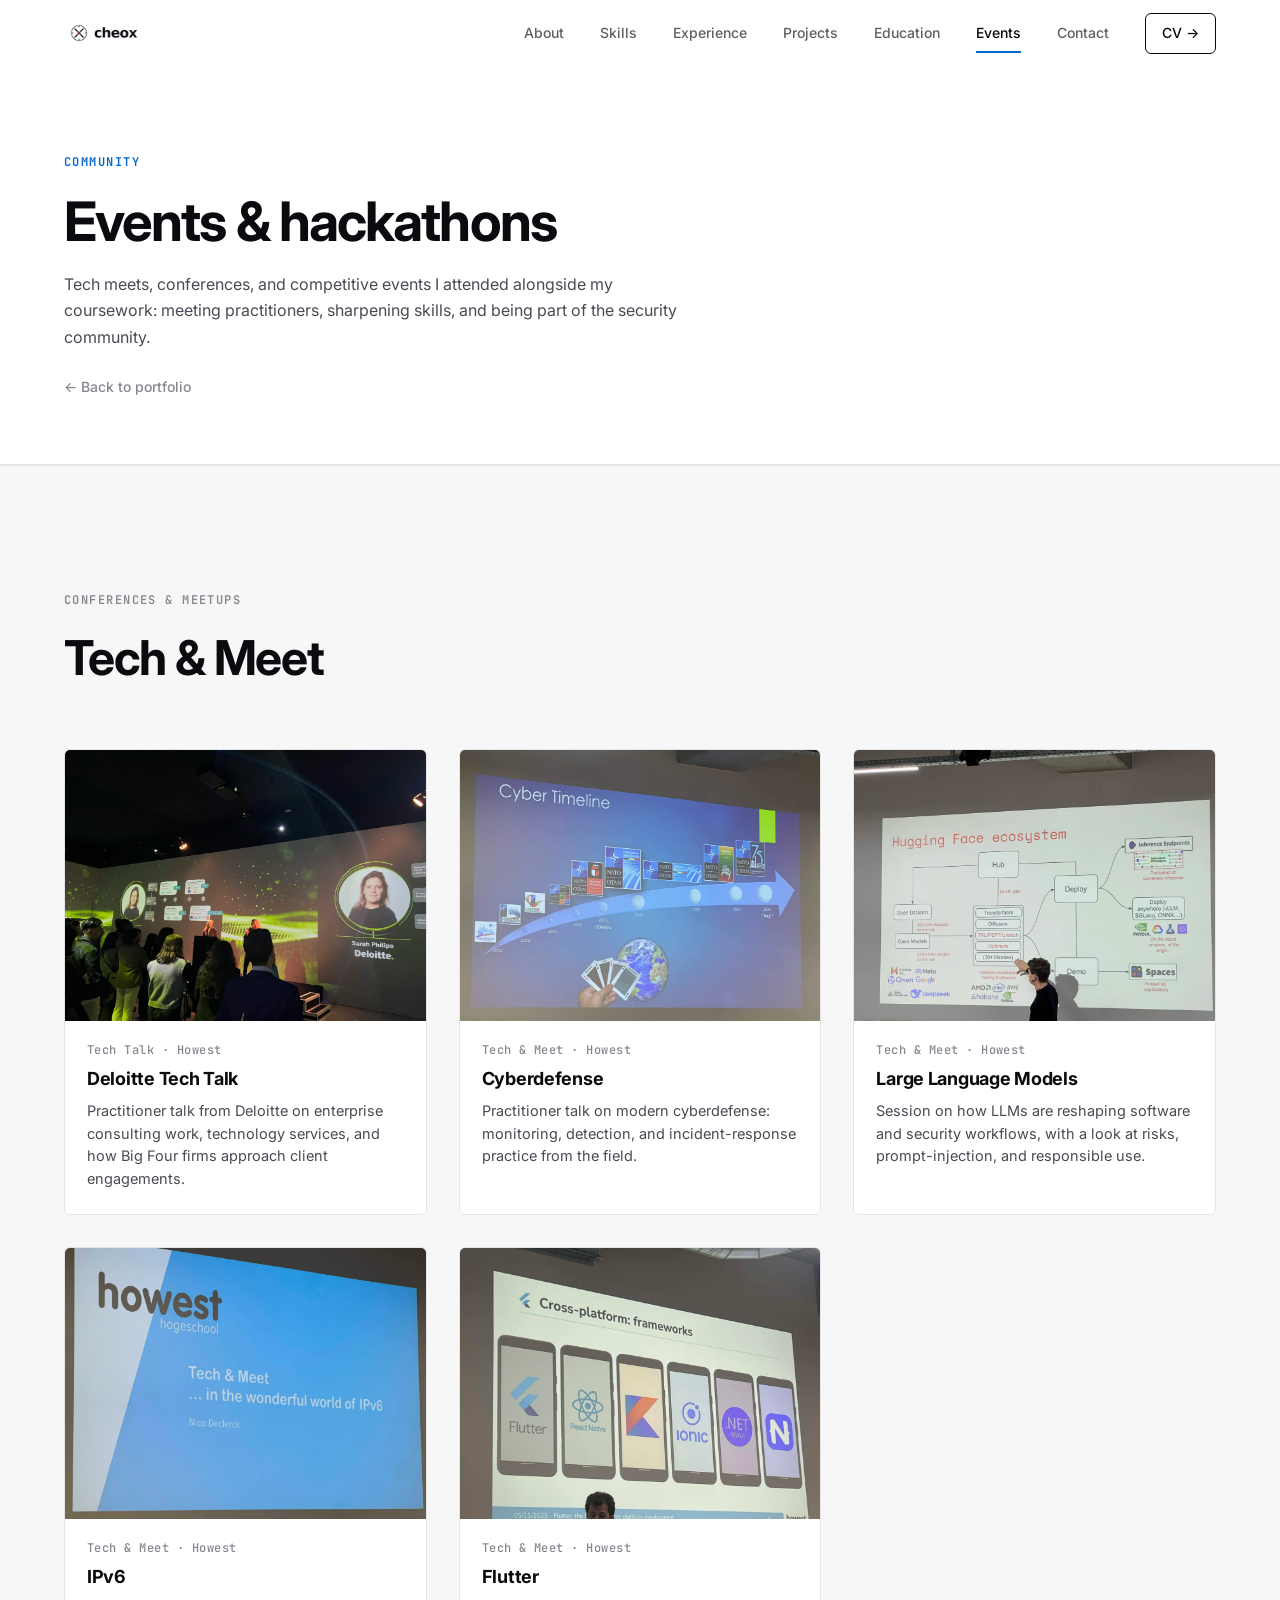
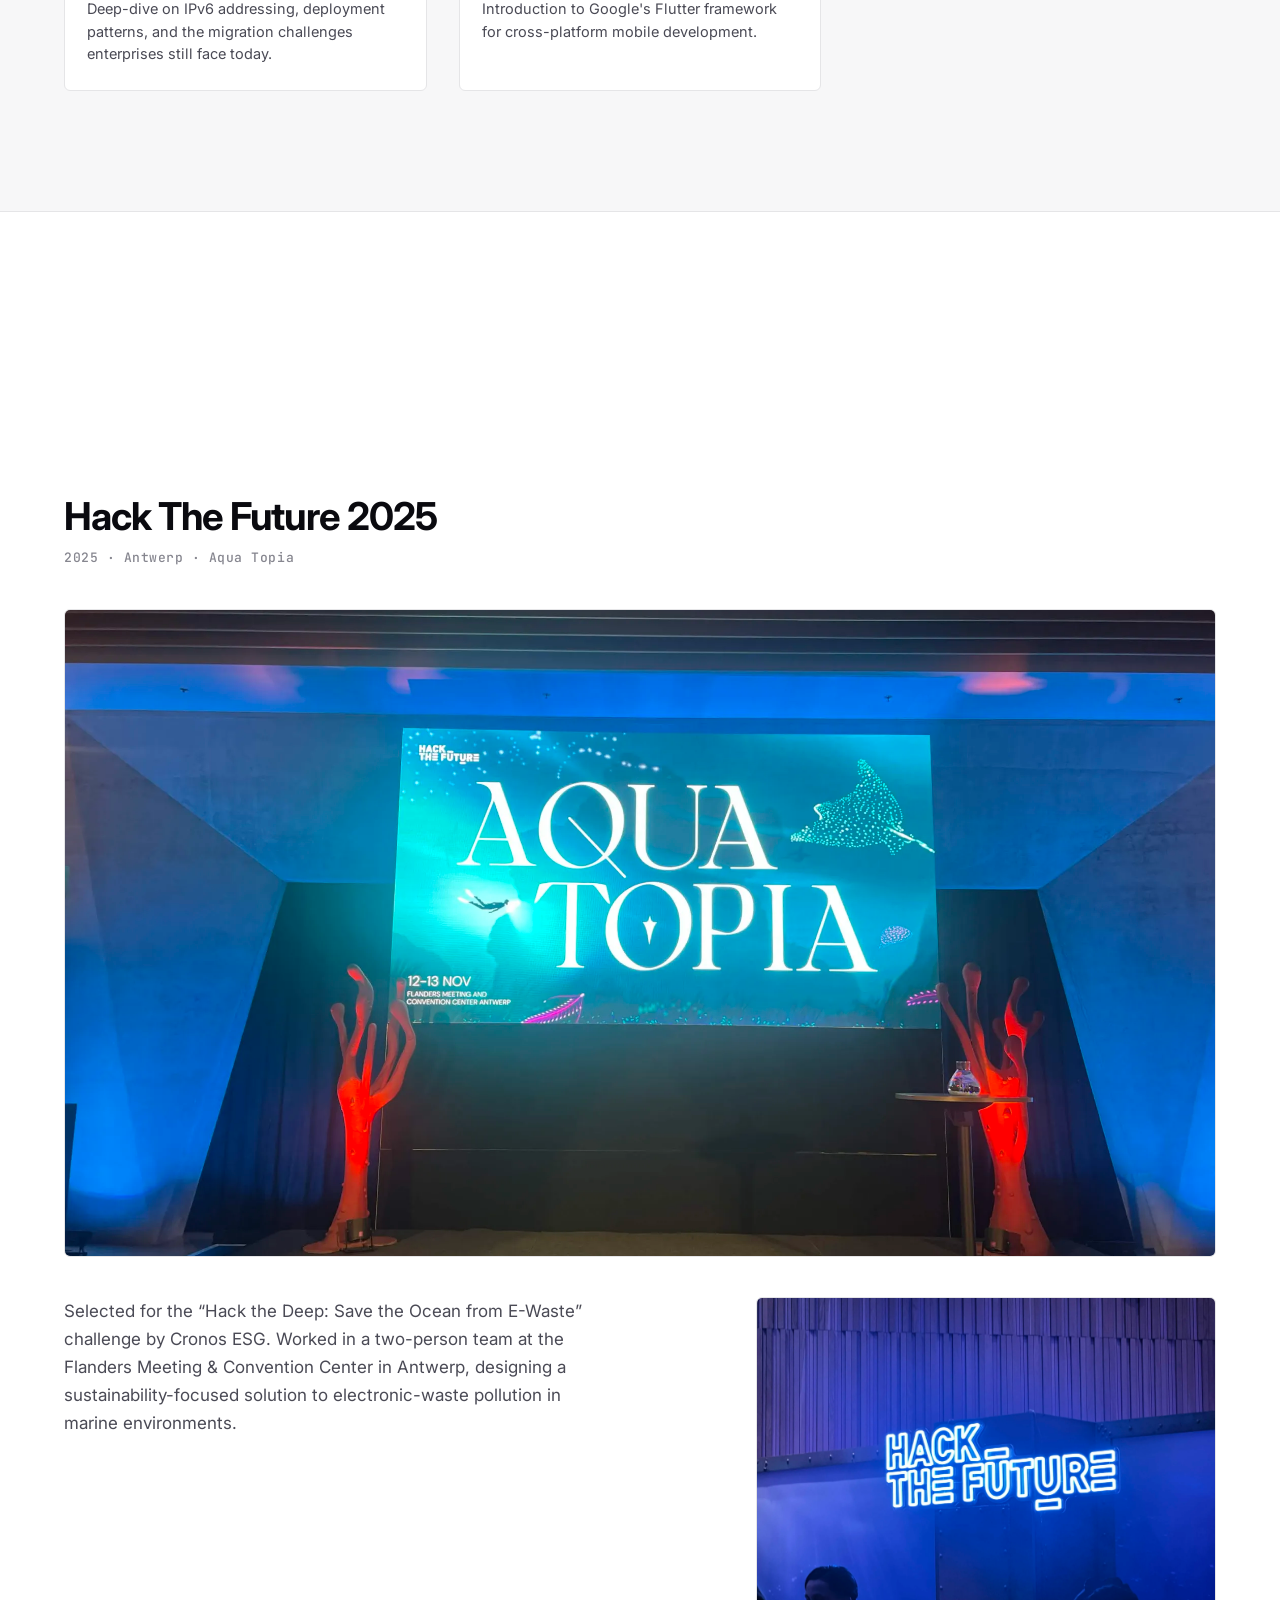
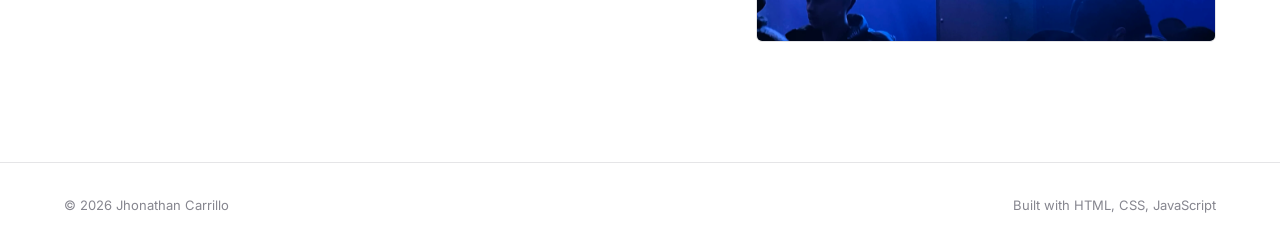
==== events.html @ 20bf3fde "Web Update" ====
<!DOCTYPE html>
<html lang="en">
<head>
    <meta charset="UTF-8">
    <meta name="viewport" content="width=device-width, initial-scale=1.0">
    <title>Events & Hackathons | Jhonathan Carrillo</title>
    <meta name="description" content="Tech meets, conferences, and hackathons attended by Jhonathan Carrillo alongside his cybersecurity studies.">
    <link rel="preconnect" href="https://fonts.googleapis.com">
    <link rel="preconnect" href="https://fonts.gstatic.com" crossorigin>
    <link href="https://fonts.googleapis.com/css2?family=Inter:wght@400;500;600;700&family=JetBrains+Mono:wght@400;500&display=swap" rel="stylesheet">
    <link rel="stylesheet" href="css/style.css">
</head>
<body class="is-subpage">

    <header class="site-header" id="siteHeader">
        <div class="container site-header__inner">
            <a href="index.html" class="brand" aria-label="Cheox — Jhonathan Carrillo, home">
                <img src="img/cheox-logo-horizontal.png" alt="Cheox" class="brand__logo">
            </a>
            <nav class="nav" id="primaryNav">
                <a href="index.html#about">About</a>
                <a href="index.html#skills">Skills</a>
                <a href="index.html#experience">Experience</a>
                <a href="index.html#projects">Projects</a>
                <a href="index.html#education">Education</a>
                <a href="events.html" class="is-active">Events</a>
                <a href="index.html#contact">Contact</a>
                <a href="files/JhonathanCV.pdf" target="_blank" rel="noopener" class="nav__cv">CV &rarr;</a>
            </nav>
            <button class="nav-toggle" id="navToggle" aria-label="Open menu" aria-expanded="false">
                <span></span><span></span><span></span>
            </button>
        </div>
    </header>

    <main>

        <!-- Page intro -->
        <section class="page-intro">
            <div class="container">
                <p class="eyebrow eyebrow--accent reveal">Community</p>
                <h1 class="page-intro__title reveal">Events &amp; hackathons</h1>
                <p class="page-intro__lede reveal">
                    Tech meets, conferences, and competitive events I attended alongside my
                    coursework: meeting practitioners, sharpening skills, and being part of
                    the security community.
                </p>
                <p class="page-intro__back reveal">
                    <a href="index.html">&larr; Back to portfolio</a>
                </p>
            </div>
        </section>

        <!-- Tech & Meet -->
        <section class="section section--alt" id="techmeet">
            <div class="container">
                <p class="eyebrow reveal">Conferences &amp; meetups</p>
                <h2 class="section__title reveal">Tech &amp; Meet</h2>

                <div class="events-grid">

                    <article class="event reveal">
                        <div class="event__media">
                            <img src="img/deloitte.webp" alt="Deloitte tech talk at Howest" loading="lazy">
                        </div>
                        <div class="event__body">
                            <p class="event__date">Tech Talk &middot; Howest</p>
                            <h3 class="event__title">Deloitte Tech Talk</h3>
                            <p class="event__desc">
                                Practitioner talk from Deloitte on enterprise consulting work,
                                technology services, and how Big Four firms approach client
                                engagements.
                            </p>
                        </div>
                    </article>

                    <article class="event reveal">
                        <div class="event__media">
                            <img src="img/Cyberdefense%20T%26M.webp" alt="Cyberdefense Tech & Meet session" loading="lazy">
                        </div>
                        <div class="event__body">
                            <p class="event__date">Tech &amp; Meet &middot; Howest</p>
                            <h3 class="event__title">Cyberdefense</h3>
                            <p class="event__desc">
                                Practitioner talk on modern cyberdefense: monitoring, detection,
                                and incident-response practice from the field.
                            </p>
                        </div>
                    </article>

                    <article class="event reveal">
                        <div class="event__media">
                            <img src="img/LLM%20T%26M.webp" alt="LLM Tech & Meet session" loading="lazy">
                        </div>
                        <div class="event__body">
                            <p class="event__date">Tech &amp; Meet &middot; Howest</p>
                            <h3 class="event__title">Large Language Models</h3>
                            <p class="event__desc">
                                Session on how LLMs are reshaping software and security workflows,
                                with a look at risks, prompt-injection, and responsible use.
                            </p>
                        </div>
                    </article>

                    <article class="event reveal">
                        <div class="event__media">
                            <img src="img/IPV6%20T%26M.webp" alt="IPv6 Tech & Meet session" loading="lazy">
                        </div>
                        <div class="event__body">
                            <p class="event__date">Tech &amp; Meet &middot; Howest</p>
                            <h3 class="event__title">IPv6</h3>
                            <p class="event__desc">
                                Deep-dive on IPv6 addressing, deployment patterns, and the
                                migration challenges enterprises still face today.
                            </p>
                        </div>
                    </article>

                    <article class="event reveal">
                        <div class="event__media">
                            <img src="img/Flutter%20T%26M.webp" alt="Flutter Tech & Meet session" loading="lazy">
                        </div>
                        <div class="event__body">
                            <p class="event__date">Tech &amp; Meet &middot; Howest</p>
                            <h3 class="event__title">Flutter</h3>
                            <p class="event__desc">
                                Introduction to Google's Flutter framework for cross-platform
                                mobile development.
                            </p>
                        </div>
                    </article>

                </div>
            </div>
        </section>

        <!-- Hackathon -->
        <section class="section" id="hackathon">
            <div class="container">
                <p class="eyebrow reveal">Competition</p>
                <h2 class="section__title reveal">Hackathon</h2>

                <!-- TODO: fill in title / dates / theme / role / outcome with specifics -->
                <article class="hackathon reveal">
                    <header class="hackathon__head">
                        <h3 class="hackathon__title">Hack The Future 2025</h3>
                        <p class="hackathon__meta">2025 &middot; Antwerp &middot; Aqua Topia</p>
                    </header>

                    <figure class="hackathon__main">
                        <img src="img/HACKATHON.webp" alt="Hackathon team and workspace" loading="lazy">
                    </figure>

                    <div class="hackathon__content">
                        <div class="hackathon__body">
                            <p class="hackathon__desc">
                                Selected for the &ldquo;Hack the Deep: Save the Ocean from
                                E-Waste&rdquo; challenge by Cronos ESG. Worked in a
                                two-person team at the Flanders Meeting &amp; Convention
                                Center in Antwerp, designing a sustainability-focused
                                solution to electronic-waste pollution in marine
                                environments.
                            </p>
                        </div>

                        <figure class="hackathon__sub">
                            <img src="img/Hackathon2.webp" alt="Hackathon team and workspace (second view)" loading="lazy">
                        </figure>
                    </div>
                </article>
            </div>
        </section>

    </main>

    <footer class="site-footer">
        <div class="container site-footer__inner">
            <p>&copy; 2026 Jhonathan Carrillo</p>
            <p class="site-footer__meta">
                Built with HTML, CSS, JavaScript
              
        </div>
    </footer>

    <script src="js/script.js"></script>
</body>
</html>
---- css/style.css ----
/* ============================================================
   Jhonathan Carrillo / Cybersecurity portfolio
   Enterprise-grade aesthetic (Red Hat, Accenture, Deloitte references).
   ============================================================ */

:root {
  /* Surfaces */
  --bg:           #ffffff;
  --bg-alt:       #f7f7f8;
  --bg-dark:      #0a0a0f;
  --bg-dark-deep: #050507;
  --border:       #e5e5e7;
  --border-strong:#d1d1d6;

  /* Text */
  --text:           #0a0a0f;
  --text-secondary: #4a4a55;
  --text-tertiary:  #86868f;
  --text-on-dark:           #ffffff;
  --text-on-dark-secondary: rgba(255, 255, 255, 0.7);
  --text-on-dark-tertiary:  rgba(255, 255, 255, 0.5);

  /* Accent (enterprise blue) */
  --accent:        #0066cc;
  --accent-strong: #004999;
  --accent-soft:   rgba(0, 102, 204, 0.10);

  /* Fonts */
  --font-sans: 'Inter', -apple-system, BlinkMacSystemFont, 'Segoe UI', Roboto, 'Helvetica Neue', Helvetica, Arial, sans-serif;
  --font-mono: 'JetBrains Mono', ui-monospace, SFMono-Regular, Menlo, Monaco, Consolas, monospace;

  /* Layout */
  --container: 1200px;
  --gutter: 24px;
  --header-h: 68px;
  --radius: 6px;

  /* Motion */
  --ease: cubic-bezier(0.4, 0, 0.2, 1);
  --t-fast: 180ms var(--ease);
  --t-base: 320ms var(--ease);
  --t-slow: 560ms var(--ease);
}

/* ---------- Reset ---------- */
*, *::before, *::after { box-sizing: border-box; }
* { margin: 0; padding: 0; }
html { scroll-behavior: smooth; -webkit-text-size-adjust: 100%; }
body {
  font-family: var(--font-sans);
  font-size: 16px;
  line-height: 1.6;
  color: var(--text);
  background: var(--bg);
  -webkit-font-smoothing: antialiased;
  -moz-osx-font-smoothing: grayscale;
  overflow-x: hidden;
}
img, picture { display: block; max-width: 100%; height: auto; }
ul, ol { list-style: none; }
a { color: inherit; text-decoration: none; }
button { font: inherit; background: none; border: 0; cursor: pointer; color: inherit; }

::selection { background: var(--accent); color: #fff; }

/* ---------- Layout primitives ---------- */
.container {
  width: 100%;
  max-width: var(--container);
  margin: 0 auto;
  padding: 0 var(--gutter);
}

.section {
  padding: 120px 0;
  border-top: 1px solid var(--border);
}
.section--alt { background: var(--bg-alt); }

.eyebrow {
  display: inline-block;
  font-size: 12px;
  font-weight: 600;
  letter-spacing: 0.12em;
  text-transform: uppercase;
  color: var(--text-tertiary);
  margin-bottom: 20px;
  font-family: var(--font-mono);
}
.eyebrow--accent { color: var(--accent); }

.section__title {
  font-size: clamp(2rem, 4vw, 3rem);
  font-weight: 700;
  letter-spacing: -0.025em;
  line-height: 1.15;
  margin-bottom: 64px;
  max-width: 820px;
  color: var(--text);
}

/* =====================================================
   Site header
   ===================================================== */
.site-header {
  position: fixed;
  top: 0; left: 0; right: 0;
  height: var(--header-h);
  z-index: 50;
  display: flex;
  align-items: center;
  transition: background var(--t-base), border-color var(--t-base), backdrop-filter var(--t-base);
  border-bottom: 1px solid transparent;
}
.site-header.is-scrolled {
  background: rgba(255, 255, 255, 0.85);
  backdrop-filter: saturate(180%) blur(14px);
  -webkit-backdrop-filter: saturate(180%) blur(14px);
  border-bottom-color: var(--border);
}
.site-header.on-dark {
  color: var(--text-on-dark);
}
.site-header.on-dark.is-scrolled {
  background: rgba(10, 10, 15, 0.7);
  border-bottom-color: rgba(255, 255, 255, 0.08);
}

.site-header__inner {
  display: flex;
  align-items: center;
  justify-content: space-between;
  width: 100%;
}

.brand {
  display: inline-flex;
  align-items: center;
  height: 100%;
  color: inherit;
  transition: opacity var(--t-fast);
}
.brand:hover { opacity: 0.75; }

.brand__logo {
  height: 30px;
  width: auto;
  display: block;
  transition: filter var(--t-fast);
}
/* On the dark hero, invert the black logo to a clean white silhouette */
.site-header.on-dark .brand__logo {
  filter: brightness(0) invert(1);
}

.nav {
  display: flex;
  align-items: center;
  gap: 36px;
}
.nav a {
  font-size: 14px;
  font-weight: 500;
  color: inherit;
  opacity: 0.65;
  transition: opacity var(--t-fast);
  position: relative;
}
.nav a:hover,
.nav a.is-active {
  opacity: 1;
}
.nav a.is-active::after {
  content: '';
  position: absolute;
  left: 0;
  bottom: -8px;
  width: 100%;
  height: 1.5px;
  background: var(--accent);
}
.site-header.on-dark .nav a.is-active::after { background: var(--accent); }

.nav__cv {
  padding: 8px 16px;
  border: 1px solid currentColor;
  border-radius: var(--radius);
  opacity: 1 !important;
  font-size: 13px;
  transition: background var(--t-fast), color var(--t-fast);
}
.nav__cv:hover {
  background: var(--text);
  color: var(--bg) !important;
}
.site-header.on-dark .nav__cv:hover {
  background: var(--text-on-dark);
  color: var(--bg-dark) !important;
}

.nav-toggle {
  display: none;
  width: 40px;
  height: 40px;
  flex-direction: column;
  align-items: center;
  justify-content: center;
  gap: 4px;
}
.nav-toggle span {
  display: block;
  width: 22px;
  height: 1.5px;
  background: currentColor;
  border-radius: 1px;
  transition: transform var(--t-fast), opacity var(--t-fast);
}
.nav-toggle.is-open span:nth-child(1) { transform: translateY(5.5px) rotate(45deg); }
.nav-toggle.is-open span:nth-child(2) { opacity: 0; }
.nav-toggle.is-open span:nth-child(3) { transform: translateY(-5.5px) rotate(-45deg); }

/* =====================================================
   Hero — dark, with animated background
   ===================================================== */
.hero {
  position: relative;
  min-height: 100vh;
  background: var(--bg-dark);
  color: var(--text-on-dark);
  overflow: hidden;
  display: flex;
  align-items: center;
  padding: calc(var(--header-h) + 96px) 0 96px;
}

/* --- Animated background layers --- */
.hero__bg {
  position: absolute;
  inset: 0;
  pointer-events: none;
  overflow: hidden;
}

/* Subtle technical grid — slowly drifts */
.hero__grid {
  position: absolute;
  inset: -20% -20%;
  background-image:
    linear-gradient(rgba(255, 255, 255, 0.045) 1px, transparent 1px),
    linear-gradient(90deg, rgba(255, 255, 255, 0.045) 1px, transparent 1px);
  background-size: 56px 56px;
  mask-image: radial-gradient(ellipse 70% 70% at 50% 40%, #000 30%, transparent 85%);
  -webkit-mask-image: radial-gradient(ellipse 70% 70% at 50% 40%, #000 30%, transparent 85%);
  animation: grid-drift 90s linear infinite;
  will-change: transform;
}
@keyframes grid-drift {
  from { transform: translate(0, 0); }
  to   { transform: translate(56px, 56px); }
}

/* Diagonal accent scan line — SOC-dashboard feel, very subtle */
.hero__scan {
  position: absolute;
  inset: -50%;
  background: linear-gradient(115deg,
    transparent 42%,
    rgba(0, 102, 204, 0.10) 49%,
    rgba(0, 102, 204, 0.22) 50%,
    rgba(0, 102, 204, 0.10) 51%,
    transparent 58%
  );
  animation: scan-sweep 11s linear infinite;
  will-change: transform;
}
@keyframes scan-sweep {
  0%   { transform: translate(-30%, -30%); }
  100% { transform: translate(30%, 30%); }
}

/* Soft accent glow that breathes */
.hero__glow {
  position: absolute;
  top: -200px;
  left: 50%;
  width: 900px;
  height: 700px;
  background: radial-gradient(ellipse at center,
    rgba(0, 102, 204, 0.35) 0%,
    rgba(0, 102, 204, 0.10) 35%,
    transparent 70%);
  transform: translateX(-50%);
  filter: blur(40px);
  animation: glow-pulse 7s ease-in-out infinite;
  will-change: opacity, transform;
}
@keyframes glow-pulse {
  0%, 100% { opacity: 0.55; transform: translateX(-50%) scale(1); }
  50%      { opacity: 0.85; transform: translateX(-50%) scale(1.05); }
}

/* Fine noise so the dark plane has texture */
.hero__noise {
  position: absolute;
  inset: 0;
  opacity: 0.06;
  mix-blend-mode: overlay;
  background-image: url("data:image/svg+xml;utf8,<svg xmlns='http://www.w3.org/2000/svg' width='220' height='220'><filter id='n'><feTurbulence type='fractalNoise' baseFrequency='0.9' numOctaves='2' stitchTiles='stitch'/></filter><rect width='100%' height='100%' filter='url(%23n)'/></svg>");
}

/* --- Hero content --- */
.hero__inner {
  position: relative;
  z-index: 1;
}

.hero__title {
  font-size: clamp(2.5rem, 6vw, 4.5rem);
  font-weight: 700;
  letter-spacing: -0.04em;
  line-height: 1.02;
  margin-bottom: 28px;
  max-width: 900px;
}

.hero__lede {
  font-size: clamp(1.05rem, 1.3vw, 1.2rem);
  line-height: 1.6;
  color: var(--text-on-dark-secondary);
  max-width: 620px;
  margin-bottom: 40px;
}

.hero__cta {
  display: flex;
  flex-wrap: wrap;
  gap: 12px;
  margin-bottom: 80px;
}

.hero__meta {
  display: grid;
  grid-template-columns: repeat(4, 1fr);
  gap: 32px;
  max-width: 720px;
  padding-top: 32px;
  border-top: 1px solid rgba(255, 255, 255, 0.12);
}
.hero__meta div { display: flex; flex-direction: column; gap: 6px; }
.hero__meta dt {
  font-size: 11px;
  font-weight: 600;
  text-transform: uppercase;
  letter-spacing: 0.1em;
  color: var(--text-on-dark-tertiary);
  font-family: var(--font-mono);
}
.hero__meta dd {
  font-size: 15px;
  font-weight: 500;
  color: var(--text-on-dark);
}

/* =====================================================
   Buttons
   ===================================================== */
.btn {
  display: inline-flex;
  align-items: center;
  gap: 8px;
  padding: 13px 22px;
  font-family: inherit;
  font-size: 14px;
  font-weight: 600;
  letter-spacing: -0.005em;
  border-radius: var(--radius);
  border: 1px solid transparent;
  cursor: pointer;
  transition: background var(--t-fast), border-color var(--t-fast), color var(--t-fast), transform var(--t-fast);
  white-space: nowrap;
}
.btn:active { transform: translateY(1px); }

.btn--primary {
  background: var(--accent);
  color: #fff;
  border-color: var(--accent);
}
.btn--primary:hover {
  background: var(--accent-strong);
  border-color: var(--accent-strong);
}

.btn--ghost {
  background: transparent;
  color: var(--text-on-dark);
  border-color: rgba(255, 255, 255, 0.25);
}
.btn--ghost:hover {
  background: rgba(255, 255, 255, 0.06);
  border-color: rgba(255, 255, 255, 0.5);
}

.btn--outline {
  background: transparent;
  color: var(--text);
  border-color: var(--border-strong);
}
.btn--outline:hover {
  background: var(--text);
  color: #fff;
  border-color: var(--text);
}

/* =====================================================
   About
   ===================================================== */
.about-grid {
  display: grid;
  grid-template-columns: 1fr 1fr;
  gap: 48px;
}
.about-grid p {
  font-size: 17px;
  line-height: 1.7;
  color: var(--text-secondary);
}

/* =====================================================
   Skills
   ===================================================== */
.skills-grid {
  display: grid;
  grid-template-columns: repeat(2, 1fr);
  gap: 56px 80px;
}
.skill-group h3 {
  font-size: 12px;
  font-weight: 600;
  text-transform: uppercase;
  letter-spacing: 0.1em;
  color: var(--text-tertiary);
  margin-bottom: 20px;
  padding-bottom: 16px;
  border-bottom: 1px solid var(--border);
  font-family: var(--font-mono);
}
.skill-group ul {
  display: flex;
  flex-wrap: wrap;
  gap: 8px;
}
.skill-group li {
  display: inline-flex;
  align-items: center;
  gap: 8px;
  padding: 7px 14px 7px 10px;
  background: var(--bg);
  border: 1px solid var(--border);
  border-radius: var(--radius);
  font-size: 14px;
  font-weight: 500;
  color: var(--text);
  transition: border-color var(--t-fast), transform var(--t-fast);
}
.skill-group li:hover {
  border-color: var(--text);
  transform: translateY(-1px);
}

.skill-icon {
  width: 16px;
  height: 16px;
  display: block;
  flex-shrink: 0;
  color: var(--text-tertiary);  /* used by inline SVGs via currentColor */
}

/* =====================================================
   Projects
   ===================================================== */
.projects {
  display: flex;
  flex-direction: column;
  gap: 96px;
}

.project {
  display: grid;
  grid-template-columns: 5fr 6fr;
  gap: 64px;
  align-items: center;
}
.project:nth-child(even) {
  grid-template-columns: 6fr 5fr;
}
.project:nth-child(even) .project__media {
  order: 2;
}

.project__media {
  position: relative;
  aspect-ratio: 4 / 3;
  overflow: hidden;
  border-radius: var(--radius);
  background: var(--bg-alt);
  border: 1px solid var(--border);
}
.project__media img {
  width: 100%;
  height: 100%;
  object-fit: cover;
  transition: transform 600ms var(--ease);
}
.project:hover .project__media img {
  transform: scale(1.035);
}

.project__index {
  font-size: 12px;
  font-weight: 600;
  letter-spacing: 0.1em;
  text-transform: uppercase;
  color: var(--accent);
  margin-bottom: 14px;
  font-family: var(--font-mono);
}
.project__title {
  font-size: clamp(1.4rem, 2vw, 1.75rem);
  font-weight: 700;
  letter-spacing: -0.02em;
  line-height: 1.2;
  margin-bottom: 14px;
}
.project__body > p {
  font-size: 16px;
  line-height: 1.65;
  color: var(--text-secondary);
  margin-bottom: 20px;
  max-width: 540px;
}
.project__tags {
  display: flex;
  flex-wrap: wrap;
  gap: 6px;
  margin-bottom: 20px;
}
.project__tags li {
  font-size: 12px;
  font-weight: 500;
  font-family: var(--font-mono);
  color: var(--text-secondary);
  padding: 4px 10px;
  border: 1px solid var(--border);
  border-radius: 999px;
  background: var(--bg);
}
.project__link {
  font-size: 14px;
  font-weight: 600;
  color: var(--accent);
  display: inline-flex;
  align-items: center;
  gap: 6px;
  transition: gap var(--t-fast);
}
.project__link:hover { gap: 12px; }

/* =====================================================
   Education / Timeline
   ===================================================== */
.timeline {
  position: relative;
  max-width: 820px;
  padding-left: 28px;
}
.timeline::before {
  content: '';
  position: absolute;
  left: 0;
  top: 10px;
  bottom: 10px;
  width: 1px;
  background: var(--border-strong);
}
.timeline__item {
  position: relative;
  padding-bottom: 48px;
}
.timeline__item:last-child { padding-bottom: 0; }
.timeline__item::before {
  content: '';
  position: absolute;
  left: -32px;
  top: 6px;
  width: 9px;
  height: 9px;
  background: var(--accent);
  border-radius: 50%;
  outline: 4px solid var(--bg);
}
.section--alt .timeline__item::before { outline-color: var(--bg-alt); }
.timeline__date {
  font-size: 13px;
  font-weight: 500;
  color: var(--text-tertiary);
  margin-bottom: 8px;
  font-family: var(--font-mono);
}
.timeline__title {
  font-size: 19px;
  font-weight: 700;
  letter-spacing: -0.015em;
  margin-bottom: 4px;
}
.timeline__org {
  font-size: 15px;
  color: var(--text-secondary);
  margin-bottom: 10px;
  display: flex;
  align-items: center;
  gap: 10px;
  flex-wrap: wrap;
}
.timeline__logo {
  height: 18px;
  width: auto;
  display: block;
  flex-shrink: 0;
}
.timeline__desc {
  font-size: 15px;
  color: var(--text-secondary);
  line-height: 1.6;
  max-width: 600px;
}

/* =====================================================
   Contact
   ===================================================== */
.contact__lede {
  font-size: 18px;
  line-height: 1.65;
  color: var(--text-secondary);
  max-width: 640px;
  margin-bottom: 40px;
}

.contact-list {
  display: grid;
  grid-template-columns: repeat(2, 1fr);
  border-top: 1px solid var(--border-strong);
}
.contact-item {
  padding: 28px 32px 28px 0;
  border-bottom: 1px solid var(--border);
  display: flex;
  flex-direction: column;
  gap: 8px;
}
.contact-item:nth-child(odd) { border-right: 1px solid var(--border); padding-left: 0; }
.contact-item:nth-child(even) { padding-left: 32px; }

.contact-item dt {
  font-size: 11px;
  font-weight: 600;
  text-transform: uppercase;
  letter-spacing: 0.12em;
  color: var(--text-tertiary);
  font-family: var(--font-mono);
}
.contact-item dd { margin: 0; }
.contact-item a {
  font-size: 16px;
  font-weight: 500;
  color: var(--text);
  word-break: break-word;
  transition: color var(--t-fast);
}
.contact-item a:hover { color: var(--accent); }

/* =====================================================
   Footer
   ===================================================== */
.site-footer {
  border-top: 1px solid var(--border);
  padding: 32px 0;
  background: var(--bg);
}
.site-footer__inner {
  display: flex;
  align-items: center;
  justify-content: space-between;
  font-size: 13px;
  color: var(--text-tertiary);
  flex-wrap: wrap;
  gap: 12px;
}
.site-footer a {
  color: var(--text-secondary);
  transition: color var(--t-fast);
}
.site-footer a:hover { color: var(--accent); }

/* =====================================================
   Sub-page intro (used on events.html)
   ===================================================== */
.is-subpage { background: var(--bg); }

.page-intro {
  padding: calc(var(--header-h) + 80px) 0 64px;
  border-bottom: 1px solid var(--border);
}
.page-intro__title {
  font-size: clamp(2rem, 5vw, 3.4rem);
  font-weight: 700;
  letter-spacing: -0.035em;
  line-height: 1.08;
  margin-bottom: 20px;
  max-width: 760px;
}
.page-intro__lede {
  font-size: clamp(1rem, 1.25vw, 1.15rem);
  line-height: 1.65;
  color: var(--text-secondary);
  max-width: 620px;
  margin-bottom: 24px;
}
.page-intro__back a {
  font-size: 14px;
  font-weight: 500;
  color: var(--text-tertiary);
  transition: color var(--t-fast);
}
.page-intro__back a:hover { color: var(--accent); }

/* When on a sub-page, the header should never go on-dark.
   JS already handles this, but a CSS safety net keeps things consistent. */
.is-subpage .site-header { color: var(--text); }

/* =====================================================
   Events grid (Tech & Meet)
   ===================================================== */
.events-grid {
  display: grid;
  grid-template-columns: repeat(3, 1fr);
  gap: 32px;
}

.event {
  display: flex;
  flex-direction: column;
  background: var(--bg);
  border: 1px solid var(--border);
  border-radius: var(--radius);
  overflow: hidden;
  transition: transform var(--t-fast), border-color var(--t-fast);
}
.event:hover {
  transform: translateY(-3px);
  border-color: var(--border-strong);
}

.event__media {
  position: relative;
  aspect-ratio: 4 / 3;
  background: var(--bg-alt);
  overflow: hidden;
}
.event__media img {
  width: 100%;
  height: 100%;
  object-fit: cover;
  transition: transform 500ms var(--ease);
}
.event:hover .event__media img { transform: scale(1.04); }

/* Placeholder treatment — clean grey block with subtle diagonal pattern.
   Reads as intentional rather than broken. */
.event__media--placeholder {
  background:
    repeating-linear-gradient(
      135deg,
      transparent 0,
      transparent 18px,
      rgba(10, 10, 15, 0.025) 18px,
      rgba(10, 10, 15, 0.025) 19px
    ),
    var(--bg-alt);
  position: relative;
}
.event__media--placeholder::after {
  content: '';
  position: absolute;
  top: 50%;
  left: 50%;
  width: 32px;
  height: 32px;
  border: 1.5px solid var(--text-tertiary);
  border-radius: 4px;
  opacity: 0.35;
  transform: translate(-50%, -50%);
  background-image:
    radial-gradient(circle at center, var(--text-tertiary) 4px, transparent 5px);
  background-position: center 60%;
  background-repeat: no-repeat;
}

.event__body {
  padding: 20px 22px 24px;
  display: flex;
  flex-direction: column;
  flex: 1;
}
.event__date {
  font-size: 12px;
  font-family: var(--font-mono);
  font-weight: 500;
  color: var(--text-tertiary);
  letter-spacing: 0.04em;
  margin-bottom: 8px;
}
.event__title {
  font-size: 18px;
  font-weight: 700;
  letter-spacing: -0.015em;
  line-height: 1.25;
  margin-bottom: 10px;
}
.event__desc {
  font-size: 14.5px;
  color: var(--text-secondary);
  line-height: 1.55;
  flex: 1;
}
.event__tags {
  display: flex;
  flex-wrap: wrap;
  gap: 6px;
  margin-top: 16px;
}
.event__tags li {
  font-size: 12px;
  font-family: var(--font-mono);
  font-weight: 500;
  color: var(--text-secondary);
  padding: 4px 10px;
  border: 1px solid var(--border);
  border-radius: 999px;
  background: var(--bg);
}

/* =====================================================
   Hackathon — featured single entry (magazine layout)
   ===================================================== */
.hackathon {
  display: flex;
  flex-direction: column;
  gap: 40px;
}

.hackathon__head {
  display: flex;
  flex-direction: column;
  gap: 10px;
  max-width: 800px;
}
.hackathon__title {
  font-size: clamp(1.7rem, 3vw, 2.4rem);
  font-weight: 700;
  letter-spacing: -0.025em;
  line-height: 1.12;
  color: var(--text);
}
.hackathon__meta {
  font-family: var(--font-mono);
  font-size: 13px;
  font-weight: 500;
  letter-spacing: 0.04em;
  color: var(--text-tertiary);
}

/* Wide hero image */
.hackathon__main {
  position: relative;
  aspect-ratio: 16 / 9;
  border-radius: var(--radius);
  overflow: hidden;
  border: 1px solid var(--border);
  background: var(--bg-alt);
}
.hackathon__main img {
  width: 100%;
  height: 100%;
  object-fit: cover;
  transition: transform 700ms var(--ease);
}
.hackathon:hover .hackathon__main img { transform: scale(1.02); }

/* 2-column row: body left, secondary photo right */
.hackathon__content {
  display: grid;
  grid-template-columns: 7fr 5fr;
  gap: 48px;
  align-items: start;
}

.hackathon__body {
  display: flex;
  flex-direction: column;
}
.hackathon__desc {
  font-size: 17px;
  color: var(--text-secondary);
  line-height: 1.65;
  margin-bottom: 28px;
  max-width: 540px;
}

/* Structured facts table */
.hackathon__facts {
  display: grid;
  grid-template-columns: repeat(2, minmax(0, 1fr));
  gap: 20px 32px;
  padding-top: 24px;
  border-top: 1px solid var(--border);
}
.hackathon__facts > div {
  display: flex;
  flex-direction: column;
  gap: 4px;
}
.hackathon__facts dt {
  font-family: var(--font-mono);
  font-size: 11px;
  font-weight: 600;
  letter-spacing: 0.1em;
  text-transform: uppercase;
  color: var(--text-tertiary);
}
.hackathon__facts dd {
  font-size: 15px;
  font-weight: 500;
  color: var(--text);
  margin: 0;
  letter-spacing: -0.005em;
}

/* Secondary photo */
.hackathon__sub {
  position: relative;
  aspect-ratio: 4 / 3;
  border-radius: var(--radius);
  overflow: hidden;
  border: 1px solid var(--border);
  background: var(--bg-alt);
}
.hackathon__sub img {
  width: 100%;
  height: 100%;
  object-fit: cover;
  transition: transform 700ms var(--ease);
}
.hackathon:hover .hackathon__sub img { transform: scale(1.02); }

/* =====================================================
   Reveal-on-scroll
   ===================================================== */
.reveal {
  opacity: 0;
  transform: translateY(16px);
  transition: opacity var(--t-slow), transform var(--t-slow);
}
.reveal.is-visible {
  opacity: 1;
  transform: translateY(0);
}

/* =====================================================
   Custom scrollbar (subtle)
   ===================================================== */
::-webkit-scrollbar { width: 12px; height: 12px; }
::-webkit-scrollbar-track { background: var(--bg-alt); }
::-webkit-scrollbar-thumb {
  background: var(--border-strong);
  border: 3px solid var(--bg-alt);
  border-radius: 999px;
}
::-webkit-scrollbar-thumb:hover { background: var(--text-tertiary); }

/* =====================================================
   Responsive
   ===================================================== */
@media (max-width: 960px) {
  .section { padding: 80px 0; }
  .section__title { margin-bottom: 48px; }
  .about-grid { grid-template-columns: 1fr; gap: 24px; }
  .skills-grid { gap: 40px; }
  .project,
  .project:nth-child(even) {
    grid-template-columns: 1fr;
    gap: 24px;
  }
  .project:nth-child(even) .project__media { order: 0; }
  .hero__meta { grid-template-columns: repeat(2, 1fr); gap: 24px; }
  .events-grid { grid-template-columns: repeat(2, 1fr); gap: 24px; }
  .hackathon { gap: 32px; }
  .hackathon__content { grid-template-columns: 1fr; gap: 32px; }
  .hackathon__sub { max-width: 480px; }
  .page-intro { padding: calc(var(--header-h) + 56px) 0 48px; }
}

@media (max-width: 720px) {
  :root { --header-h: 60px; }
  .nav-toggle { display: flex; }

  .nav {
    position: fixed;
    top: var(--header-h);
    left: 0; right: 0;
    flex-direction: column;
    align-items: flex-start;
    gap: 0;
    padding: 24px var(--gutter);
    background: var(--bg);
    border-bottom: 1px solid var(--border);
    transform: translateY(-12px);
    opacity: 0;
    pointer-events: none;
    transition: opacity var(--t-fast), transform var(--t-fast);
  }
  .site-header.on-dark .nav { background: var(--bg-dark); border-bottom-color: rgba(255,255,255,0.08); }
  .nav.is-open { transform: translateY(0); opacity: 1; pointer-events: auto; }
  .nav a {
    width: 100%;
    padding: 14px 0;
    border-bottom: 1px solid var(--border);
    font-size: 16px;
    opacity: 1;
  }
  .site-header.on-dark .nav a { border-bottom-color: rgba(255,255,255,0.08); }
  .nav a:last-child { border-bottom: 0; }
  .nav a.is-active::after { display: none; }
  .nav__cv {
    margin-top: 16px;
    padding: 12px 20px;
    align-self: flex-start;
  }

  .hero { padding: calc(var(--header-h) + 64px) 0 64px; }
  .hero__cta { flex-direction: column; align-items: stretch; }
  .btn { justify-content: center; width: 100%; }
  .skills-grid { grid-template-columns: 1fr; gap: 32px; }
  .events-grid { grid-template-columns: 1fr; gap: 20px; }
  .hackathon__facts { grid-template-columns: 1fr; gap: 16px; }
  .contact-list { grid-template-columns: 1fr; }
  .contact-item:nth-child(odd) { border-right: 0; }
  .contact-item:nth-child(even) { padding-left: 0; }
  .site-footer__inner { flex-direction: column; align-items: flex-start; }
}

/* =====================================================
   Reduced motion
   ===================================================== */
@media (prefers-reduced-motion: reduce) {
  .hero__grid, .hero__scan, .hero__glow { animation: none; }
  *, *::before, *::after {
    animation-duration: 0.001ms !important;
    transition-duration: 0.001ms !important;
  }
  .reveal { opacity: 1; transform: none; }
}
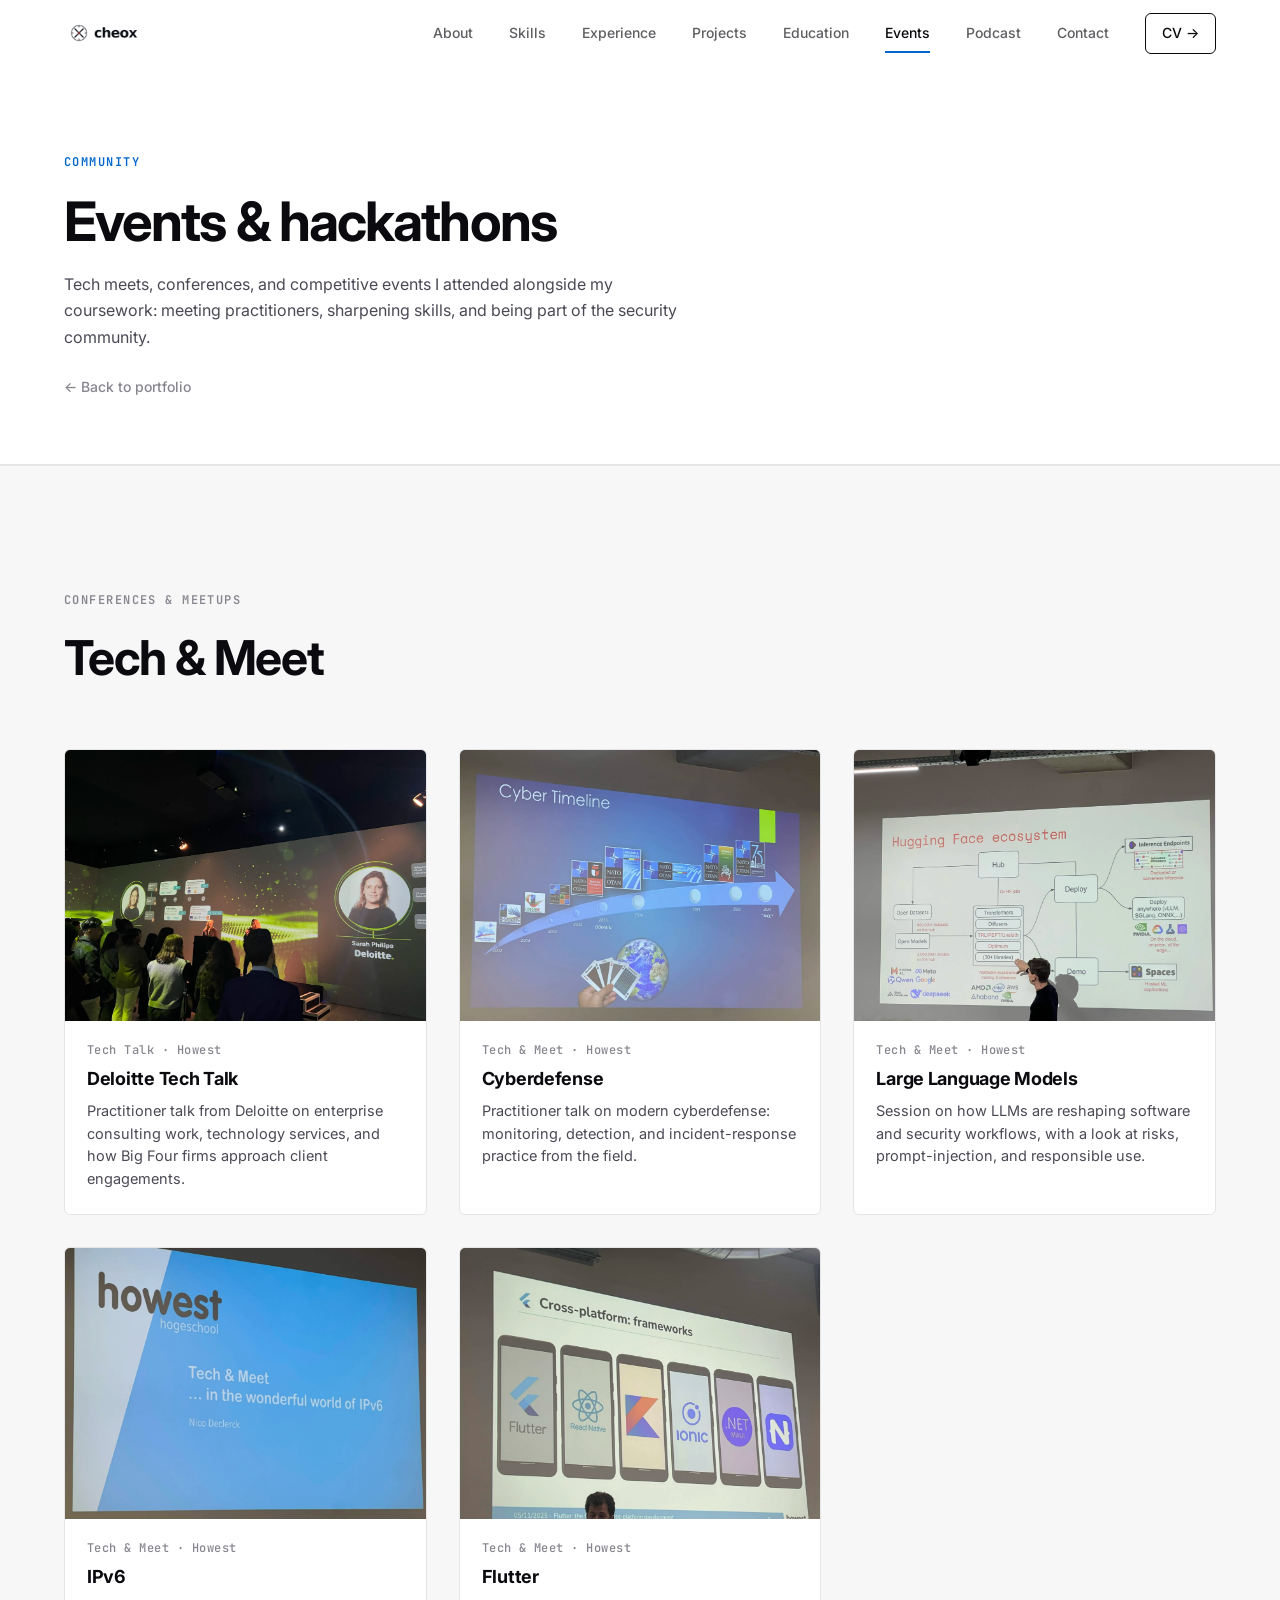
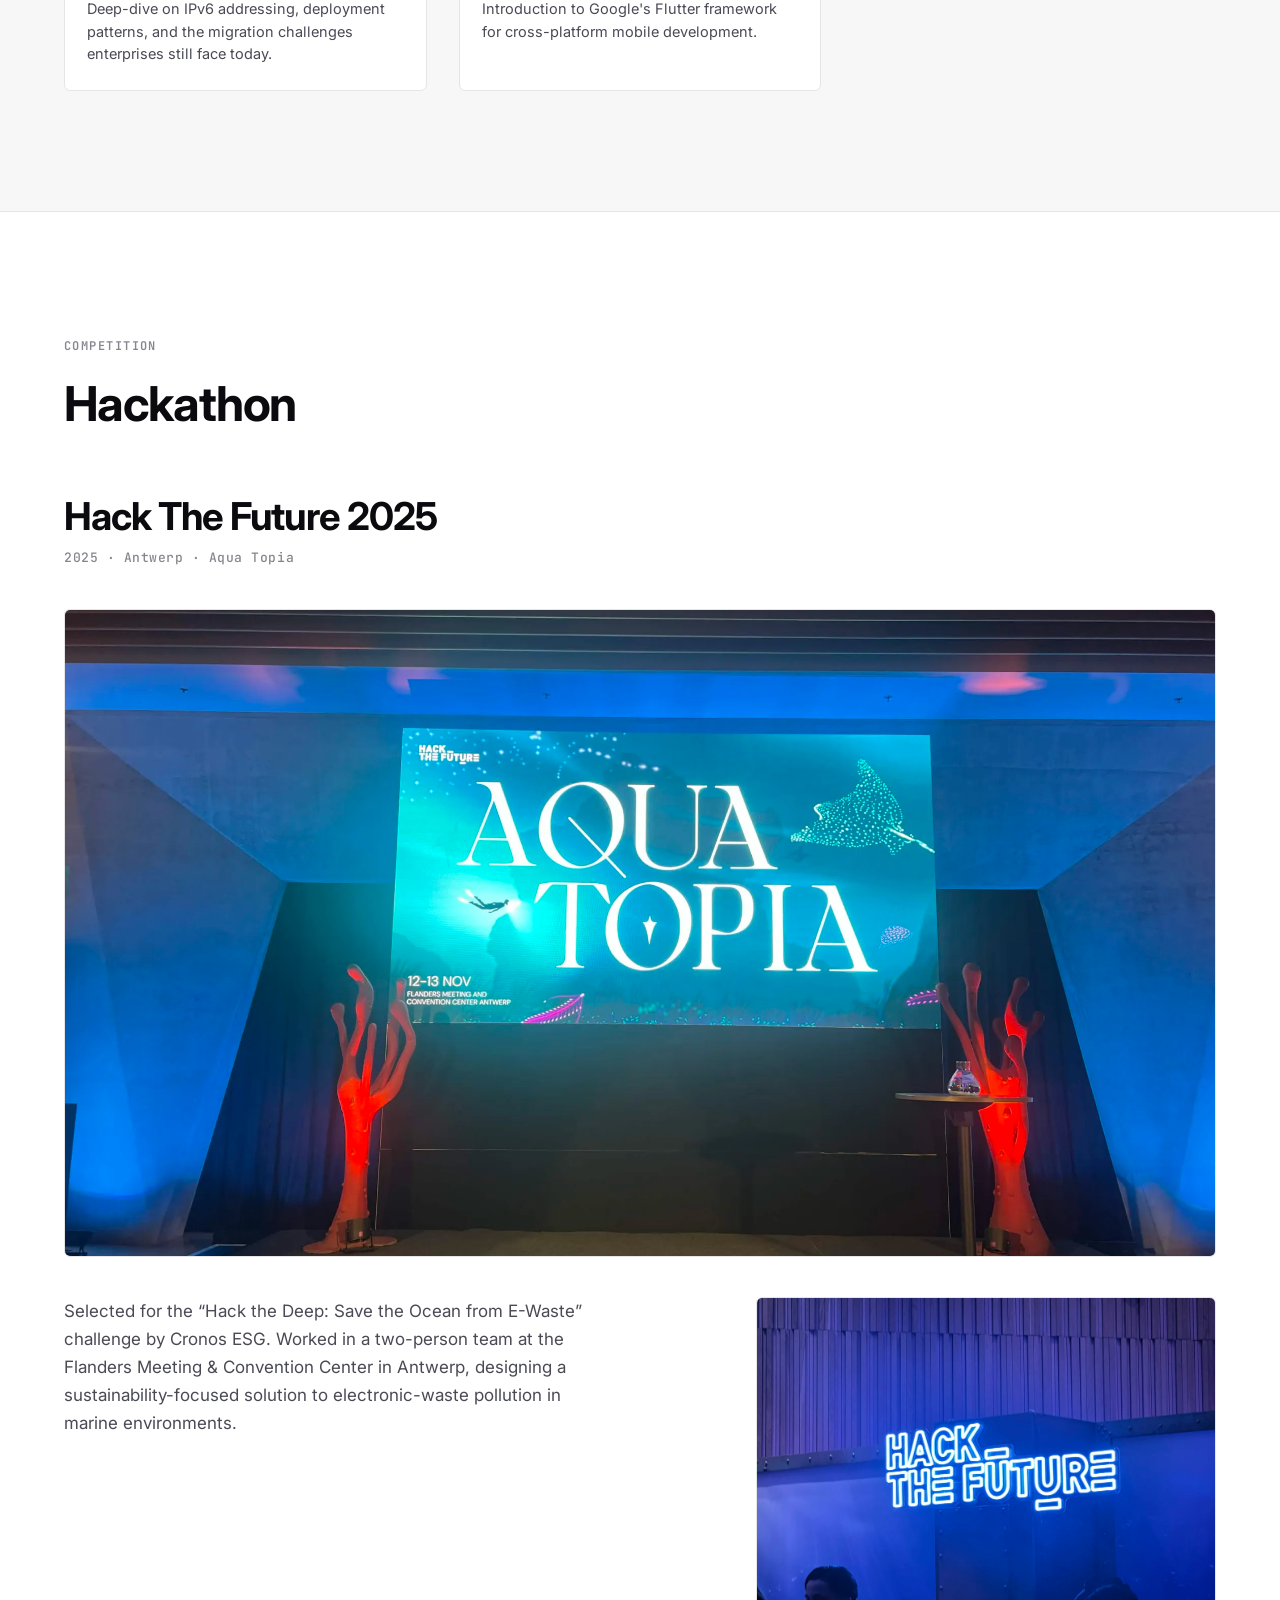
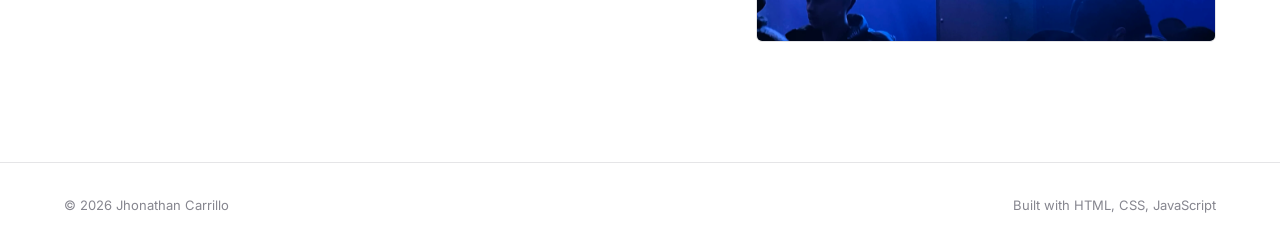
==== commit deb68b1d: "Web Update PODCAST" ====
--- a/events.html
+++ b/events.html
@@ -24,6 +24,7 @@
                 <a href="index.html#projects">Projects</a>
                 <a href="index.html#education">Education</a>
                 <a href="events.html" class="is-active">Events</a>
+                <a href="podcast.html">Podcast</a>
                 <a href="index.html#contact">Contact</a>
                 <a href="files/JhonathanCV.pdf" target="_blank" rel="noopener" class="nav__cv">CV &rarr;</a>
             </nav>
--- a/css/style.css
+++ b/css/style.css
@@ -964,6 +964,79 @@
 .hackathon:hover .hackathon__sub img { transform: scale(1.02); }
 
 /* =====================================================
+   Podcast — episode cards
+   ===================================================== */
+.podcast-grid {
+  display: grid;
+  grid-template-columns: repeat(2, 1fr);
+  gap: 32px;
+}
+
+.episode {
+  display: flex;
+  flex-direction: column;
+  background: var(--bg);
+  border: 1px solid var(--border);
+  border-radius: var(--radius);
+  overflow: hidden;
+  transition: transform var(--t-fast), border-color var(--t-fast);
+}
+.episode:hover {
+  transform: translateY(-3px);
+  border-color: var(--border-strong);
+}
+
+.episode__cover {
+  position: relative;
+  aspect-ratio: 16 / 9;
+  background: var(--bg-dark);
+  overflow: hidden;
+}
+.episode__cover img {
+  width: 100%;
+  height: 100%;
+  object-fit: cover;
+  transition: transform 500ms var(--ease);
+}
+.episode:hover .episode__cover img { transform: scale(1.04); }
+
+.episode__body {
+  padding: 22px 24px 24px;
+  display: flex;
+  flex-direction: column;
+  gap: 10px;
+  flex: 1;
+}
+.episode__date {
+  font-size: 12px;
+  font-family: var(--font-mono);
+  font-weight: 500;
+  color: var(--text-tertiary);
+  letter-spacing: 0.04em;
+}
+.episode__title {
+  font-size: 19px;
+  font-weight: 700;
+  letter-spacing: -0.015em;
+  line-height: 1.25;
+}
+.episode__desc {
+  font-size: 14.5px;
+  color: var(--text-secondary);
+  line-height: 1.55;
+  flex: 1;
+}
+.episode__audio {
+  width: 100%;
+  margin-top: 6px;
+  border-radius: var(--radius);
+  outline: none;
+}
+.episode__audio::-webkit-media-controls-panel {
+  background: var(--bg-alt);
+}
+
+/* =====================================================
    Reveal-on-scroll
    ===================================================== */
 .reveal {
@@ -1004,6 +1077,7 @@
   .project:nth-child(even) .project__media { order: 0; }
   .hero__meta { grid-template-columns: repeat(2, 1fr); gap: 24px; }
   .events-grid { grid-template-columns: repeat(2, 1fr); gap: 24px; }
+  .podcast-grid { grid-template-columns: 1fr; gap: 24px; }
   .hackathon { gap: 32px; }
   .hackathon__content { grid-template-columns: 1fr; gap: 32px; }
   .hackathon__sub { max-width: 480px; }
@@ -1052,6 +1126,7 @@
   .btn { justify-content: center; width: 100%; }
   .skills-grid { grid-template-columns: 1fr; gap: 32px; }
   .events-grid { grid-template-columns: 1fr; gap: 20px; }
+  .podcast-grid { grid-template-columns: 1fr; gap: 20px; }
   .hackathon__facts { grid-template-columns: 1fr; gap: 16px; }
   .contact-list { grid-template-columns: 1fr; }
   .contact-item:nth-child(odd) { border-right: 0; }
